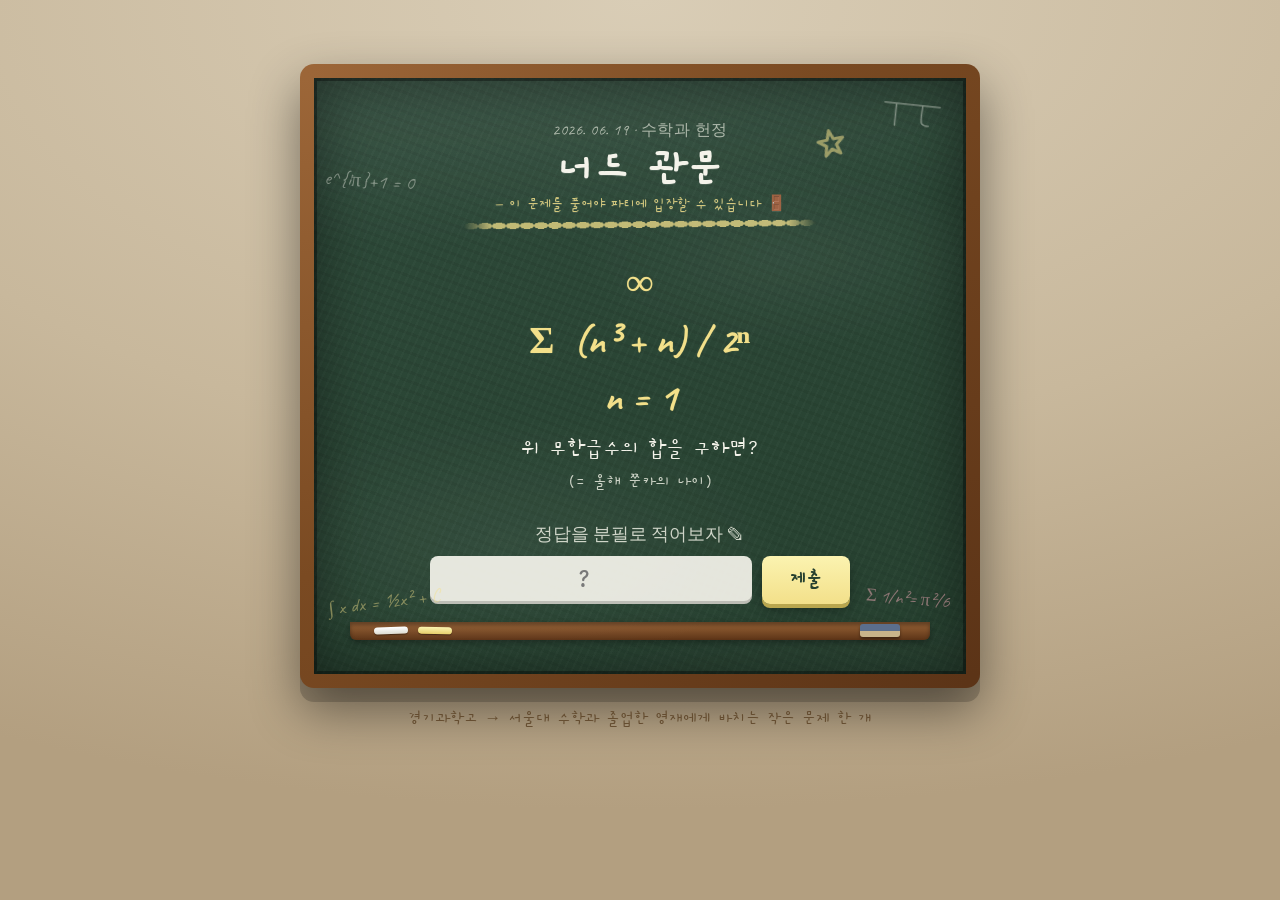
==== augment.html @ bec2e651 "멀티페이지 개편: 페이지별 컨셉 분리 + 너드 관문 입장 게이트 - 단일 페이지 → 8개 독립 페이지(홈/거래소/증강체/전적/클라이밍/관문/빙고/룰렛) - 증권거래소 컨셉은 거래소" ====
<!DOCTYPE html>
<html lang="ko">
<head>
<script>if(localStorage.getItem("junka:gateSolved")!=="true")location.replace("gate.html");</script>
<meta charset="UTF-8" />
<meta name="viewport" content="width=device-width, initial-scale=1.0, viewport-fit=cover" />
<title>오늘의 증강체 뽑기 · 쭌카 28th</title>
<meta name="description" content="쭌카(준영) 28세 생일 — 오늘의 롤토체스 증강체를 뽑아보세요." />
<meta property="og:title" content="🔮 오늘의 증강체 뽑기 · 쭌카 28th" />
<meta property="og:description" content="헥스테크 마법진에서 오늘 하루의 증강체를 선택하세요. 하루 한 번!" />
<link rel="preconnect" href="https://fonts.googleapis.com" />
<link rel="preconnect" href="https://fonts.gstatic.com" crossorigin />
<link href="https://fonts.googleapis.com/css2?family=Cinzel:wght@500;600;700;800&family=Gowun+Dodum&family=Noto+Serif+KR:wght@400;500;600;700&display=swap" rel="stylesheet" />
<link rel="stylesheet" href="augment.css" />
<link rel="icon" href="data:image/svg+xml,<svg xmlns='http://www.w3.org/2000/svg' viewBox='0 0 100 100'><text y='.9em' font-size='90'>🔮</text></svg>" />
</head>
<body>

<a href="index.html" class="back">← 홈</a>

<div class="bg" aria-hidden="true">
  <div class="bg__hexgrid"></div>
  <div class="bg__glow bg__glow--gold"></div>
  <div class="bg__glow bg__glow--cyan"></div>
</div>

<main class="stage">
  <header class="hd">
    <p class="hd__eyebrow">RUNETERRA · HEXTECH ARCANA</p>
    <h1 class="hd__title">오늘의 증강체</h1>
    <p class="hd__sub" id="subtitle">하나의 마법진을 선택하면 오늘 하루의 운명이 정해집니다. <strong>하루 한 번.</strong></p>
  </header>

  <!-- 뽑기 영역 (3장) -->
  <section class="pick" id="pickArea" aria-label="증강체 선택">
    <div class="cards" id="cards" role="group" aria-label="증강체 카드 3장"></div>
    <p class="pick__hint" id="pickHint">▼ 카드를 탭하세요 ▼</p>
  </section>

  <!-- 결과 영역 -->
  <section class="result" id="resultArea" hidden aria-live="polite">
    <p class="result__label">오늘의 증강체 · 확정</p>
    <article class="reveal" id="revealCard">
      <div class="reveal__hexframe" aria-hidden="true"></div>
      <div class="reveal__tier" id="revealTier"></div>
      <div class="reveal__icon" id="revealIcon">❓</div>
      <h2 class="reveal__name" id="revealName"></h2>
      <p class="reveal__desc" id="revealDesc"></p>
    </article>
    <p class="result__note" id="resultNote"></p>
    <p class="result__brag">캡처해서 자랑하기 📸</p>
  </section>

  <footer class="ft">
    🦫 쭌카 28세 생일 축하 · 980619 · 석암생소금구이에서 만나요
  </footer>
</main>

<script src="confetti.js"></script>
<script src="augment.js"></script>
</body>
</html>
---- augment.css ----
:root{
  --navy:#070d1a;
  --navy2:#0b1628;
  --teal:#0a2733;
  --gold:#f0c060;
  --gold-bright:#ffd87a;
  --cyan:#39d6ff;
  --cyan-deep:#0d8bb0;
  --silver:#c9d4df;
  --ink:#e9eef6;
  --muted:#90a4be;
  --line:rgba(120,200,230,.18);
}

*{box-sizing:border-box}
html,body{margin:0}
body{
  background:
    radial-gradient(1200px 700px at 50% -10%, #11304a 0%, transparent 60%),
    radial-gradient(900px 600px at 80% 110%, #0a2a34 0%, transparent 55%),
    var(--navy);
  color:var(--ink);
  font-family:"Gowun Dodum","Noto Serif KR",serif;
  min-height:100vh;
  -webkit-font-smoothing:antialiased;
  overflow-x:hidden;
}

/* ===== background ===== */
.bg{position:fixed;inset:0;z-index:0;pointer-events:none;overflow:hidden}
.bg__hexgrid{
  position:absolute;inset:-20%;
  background-image:
    linear-gradient(60deg, transparent 49.3%, var(--line) 49.6%, var(--line) 50.4%, transparent 50.7%),
    linear-gradient(-60deg, transparent 49.3%, var(--line) 49.6%, var(--line) 50.4%, transparent 50.7%),
    linear-gradient(0deg, transparent 49.3%, var(--line) 49.6%, var(--line) 50.4%, transparent 50.7%);
  background-size:46px 80px;
  opacity:.5;
  mask-image:radial-gradient(80% 70% at 50% 35%, #000 30%, transparent 100%);
  -webkit-mask-image:radial-gradient(80% 70% at 50% 35%, #000 30%, transparent 100%);
}
.bg__glow{position:absolute;border-radius:50%;filter:blur(80px);opacity:.5;animation:drift 14s ease-in-out infinite alternate}
.bg__glow--gold{width:340px;height:340px;background:radial-gradient(circle,var(--gold),transparent 70%);top:8%;left:-8%}
.bg__glow--cyan{width:380px;height:380px;background:radial-gradient(circle,var(--cyan),transparent 70%);bottom:2%;right:-10%;animation-delay:-6s}
@keyframes drift{from{transform:translate(0,0)}to{transform:translate(40px,-30px)}}

/* ===== back link ===== */
.back{
  position:fixed;top:14px;left:14px;z-index:20;
  display:inline-flex;align-items:center;
  min-height:44px;padding:0 16px;
  font-family:"Cinzel",serif;font-weight:600;font-size:.92rem;letter-spacing:.04em;
  color:var(--gold-bright);text-decoration:none;
  background:rgba(8,16,30,.7);
  border:1px solid var(--line);border-radius:999px;
  backdrop-filter:blur(6px);
  box-shadow:0 0 16px rgba(57,214,255,.15);
}
.back:hover{border-color:var(--gold);color:#fff}

/* ===== stage ===== */
.stage{position:relative;z-index:1;max-width:680px;margin:0 auto;padding:72px 18px 48px;text-align:center}

.hd__eyebrow{
  font-family:"Cinzel",serif;font-weight:600;font-size:.72rem;letter-spacing:.32em;
  color:var(--cyan);margin:0 0 10px;text-transform:uppercase;
  text-shadow:0 0 14px rgba(57,214,255,.5);
}
.hd__title{
  font-family:"Cinzel",serif;font-weight:800;
  font-size:clamp(2.3rem,9vw,3.6rem);line-height:1.05;margin:0;
  color:var(--gold-bright);
  text-shadow:0 0 28px rgba(240,192,96,.45),0 2px 0 rgba(0,0,0,.5);
}
.hd__sub{color:var(--muted);font-size:.98rem;line-height:1.7;margin:14px auto 0;max-width:30em}
.hd__sub strong{color:var(--cyan)}

/* ===== pick: 3 cards ===== */
.pick{margin-top:34px}
.cards{display:flex;gap:14px;justify-content:center;flex-wrap:wrap}

.card{
  position:relative;
  width:clamp(96px,28vw,150px);
  aspect-ratio:3/4.4;
  border:none;background:none;padding:0;cursor:pointer;
  perspective:1000px;
  -webkit-tap-highlight-color:transparent;
}
.card__inner{
  position:relative;width:100%;height:100%;
  transform-style:preserve-3d;
  transition:transform .7s cubic-bezier(.2,.8,.2,1);
}
.card.is-flipped .card__inner{transform:rotateY(180deg)}

.card__face{
  position:absolute;inset:0;
  display:flex;align-items:center;justify-content:center;
  border-radius:14px;
  backface-visibility:hidden;-webkit-backface-visibility:hidden;
  overflow:hidden;
}

/* back (face-down) */
.card__back{
  background:
    radial-gradient(circle at 50% 38%, rgba(57,214,255,.22), transparent 60%),
    linear-gradient(160deg,#0e2034,#08111f);
  border:1.5px solid var(--line);
  box-shadow:inset 0 0 24px rgba(57,214,255,.12),0 10px 26px rgba(0,0,0,.5);
  flex-direction:column;gap:8px;
}
.card__back::before{
  content:"";position:absolute;width:60%;aspect-ratio:1;
  clip-path:polygon(50% 0,100% 25%,100% 75%,50% 100%,0 75%,0 25%);
  border:1.5px solid rgba(240,192,96,.55);
  box-shadow:0 0 18px rgba(240,192,96,.35);
}
.card__qmark{position:relative;font-size:2rem;color:var(--gold-bright);text-shadow:0 0 16px rgba(240,192,96,.7);animation:pulse 2.2s ease-in-out infinite}
@keyframes pulse{0%,100%{opacity:.85;transform:scale(1)}50%{opacity:1;transform:scale(1.08)}}

/* front (revealed mini) */
.card__front{
  transform:rotateY(180deg);
  flex-direction:column;gap:6px;padding:10px;
  background:linear-gradient(160deg,#0f2336,#0a1626);
  border:1.5px solid var(--gold);
  box-shadow:inset 0 0 26px rgba(240,192,96,.2),0 0 22px rgba(240,192,96,.3);
}
.card__front .ci{font-size:2rem}
.card__front .cn{font-family:"Cinzel",serif;font-size:.7rem;color:var(--gold-bright);line-height:1.2}

.card:hover:not(.is-locked) .card__back{box-shadow:inset 0 0 30px rgba(57,214,255,.25),0 0 26px rgba(57,214,255,.3);border-color:var(--cyan)}
.card.is-faded{opacity:.18;filter:grayscale(.6);transform:scale(.9);pointer-events:none;transition:opacity .6s ease,transform .6s ease,filter .6s ease}

.pick__hint{margin-top:22px;font-family:"Cinzel",serif;letter-spacing:.2em;color:var(--cyan);font-size:.8rem;animation:pulse 2.4s ease-in-out infinite}

/* ===== result reveal ===== */
.result{margin-top:30px;animation:rise .6s ease both}
@keyframes rise{from{opacity:0;transform:translateY(18px)}to{opacity:1;transform:none}}
.result__label{font-family:"Cinzel",serif;letter-spacing:.24em;font-size:.74rem;color:var(--cyan);text-transform:uppercase;margin:0 0 16px}

.reveal{
  position:relative;max-width:340px;margin:0 auto;padding:34px 24px 30px;
  background:linear-gradient(165deg,#102539,#0a1626);
  border-radius:18px;
  border:2px solid var(--gold);
  box-shadow:0 0 40px rgba(240,192,96,.3),inset 0 0 36px rgba(240,192,96,.12);
}
.reveal__hexframe{
  position:absolute;inset:8px;border-radius:12px;pointer-events:none;
  background:
    linear-gradient(60deg,transparent 49%,rgba(57,214,255,.18) 50%,transparent 51%),
    linear-gradient(-60deg,transparent 49%,rgba(57,214,255,.18) 50%,transparent 51%);
  background-size:24px 42px;opacity:.5;
}
.reveal__tier{
  display:inline-block;font-family:"Cinzel",serif;font-weight:700;letter-spacing:.16em;
  font-size:.72rem;padding:5px 14px;border-radius:999px;margin-bottom:14px;text-transform:uppercase;
}
.reveal__icon{font-size:4.4rem;line-height:1;filter:drop-shadow(0 0 18px rgba(240,192,96,.6));animation:float 3s ease-in-out infinite}
@keyframes float{0%,100%{transform:translateY(0)}50%{transform:translateY(-8px)}}
.reveal__name{font-family:"Cinzel","Noto Serif KR",serif;font-weight:700;font-size:1.7rem;margin:14px 0 8px;color:#fff;text-shadow:0 0 20px rgba(240,192,96,.4)}
.reveal__desc{color:var(--ink);opacity:.92;font-size:1.02rem;line-height:1.65;margin:0}

/* tier colours */
.tier-prism{background:linear-gradient(90deg,#ff6ec7,#ffd166,#39d6ff,#8b6cff);color:#10131c;background-size:300% 100%;animation:holo 4s linear infinite}
@keyframes holo{to{background-position:300% 0}}
.tier-gold{background:rgba(240,192,96,.18);color:var(--gold-bright);border:1px solid var(--gold)}
.tier-silver{background:rgba(201,212,223,.15);color:var(--silver);border:1px solid rgba(201,212,223,.5)}

.reveal.is-prism{border-color:transparent;background:linear-gradient(165deg,#1a1430,#0a1626);box-shadow:0 0 46px rgba(255,110,199,.35),0 0 46px rgba(57,214,255,.25),inset 0 0 40px rgba(139,108,255,.15)}
.reveal.is-prism .reveal__name{background:linear-gradient(90deg,#ff8ad4,#ffe08a,#7fe7ff);-webkit-background-clip:text;background-clip:text;color:transparent;text-shadow:none}
.reveal.is-silver{border-color:var(--silver);box-shadow:0 0 34px rgba(201,212,223,.2),inset 0 0 30px rgba(201,212,223,.08)}

.result__note{margin:20px 0 4px;color:var(--gold-bright);font-family:"Cinzel",serif;letter-spacing:.06em;font-size:.95rem}
.result__brag{margin:6px 0 0;color:var(--muted);font-size:.86rem}

.ft{margin-top:46px;color:var(--muted);font-size:.82rem;line-height:1.6;opacity:.8}

@media (max-width:360px){
  .cards{gap:9px}
}

/* ===== reduced motion ===== */
@media (prefers-reduced-motion:reduce){
  .bg__glow,.card__qmark,.pick__hint,.reveal__icon,.tier-prism,.result{animation:none}
  .card__inner{transition:none}
  .card.is-faded{transition:none}
}
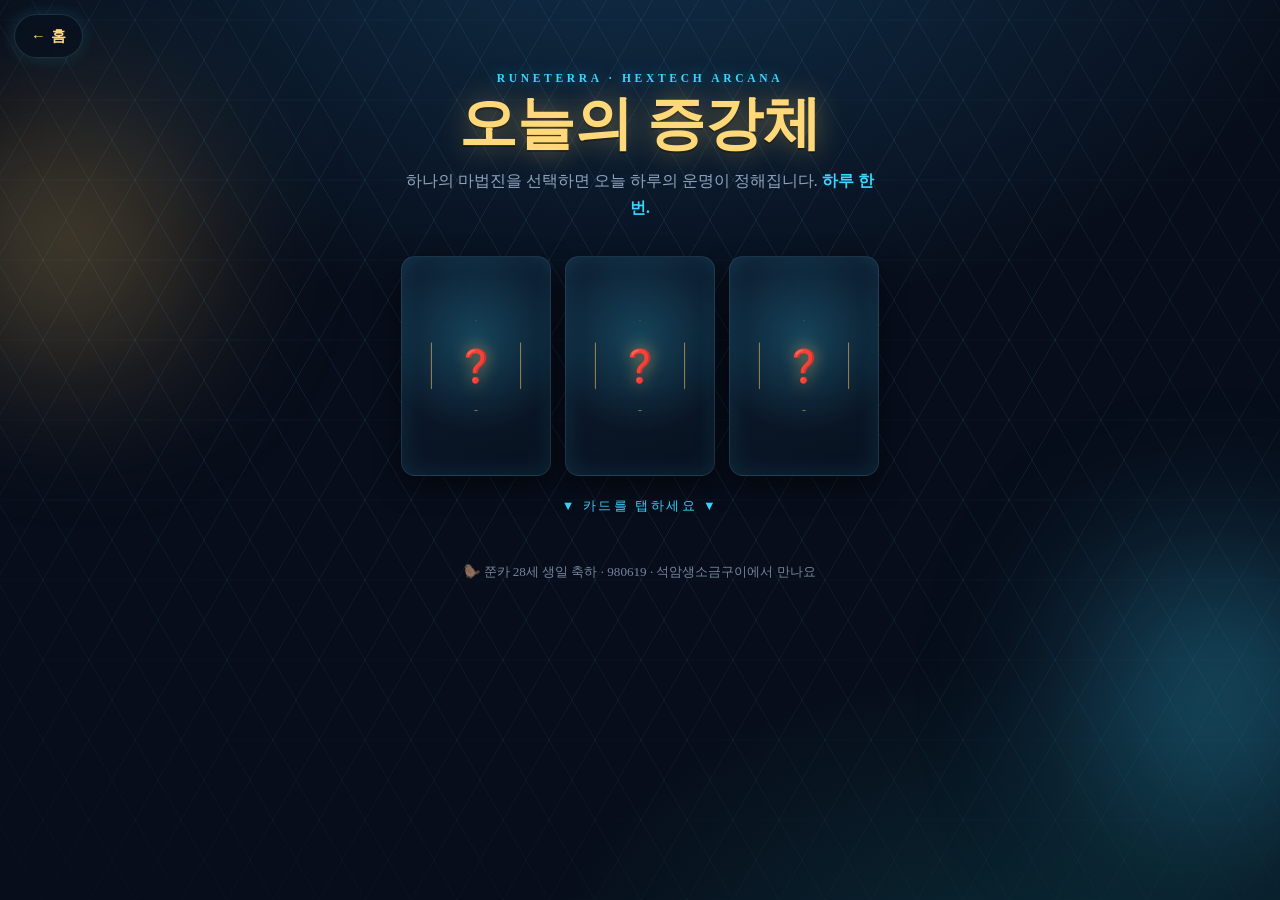
==== commit 33c64feb: "너드 관문 제거: 입장 게이트/페이지/허브 카드 삭제, 바로 홈 입장 Co-Authored-By: Claude Opus 4.8 <noreply@anthropic.com>" ====
--- a/augment.html
+++ b/augment.html
@@ -1,7 +1,6 @@
 <!DOCTYPE html>
 <html lang="ko">
 <head>
-<script>if(localStorage.getItem("junka:gateSolved")!=="true")location.replace("gate.html");</script>
 <meta charset="UTF-8" />
 <meta name="viewport" content="width=device-width, initial-scale=1.0, viewport-fit=cover" />
 <title>오늘의 증강체 뽑기 · 쭌카 28th</title>
